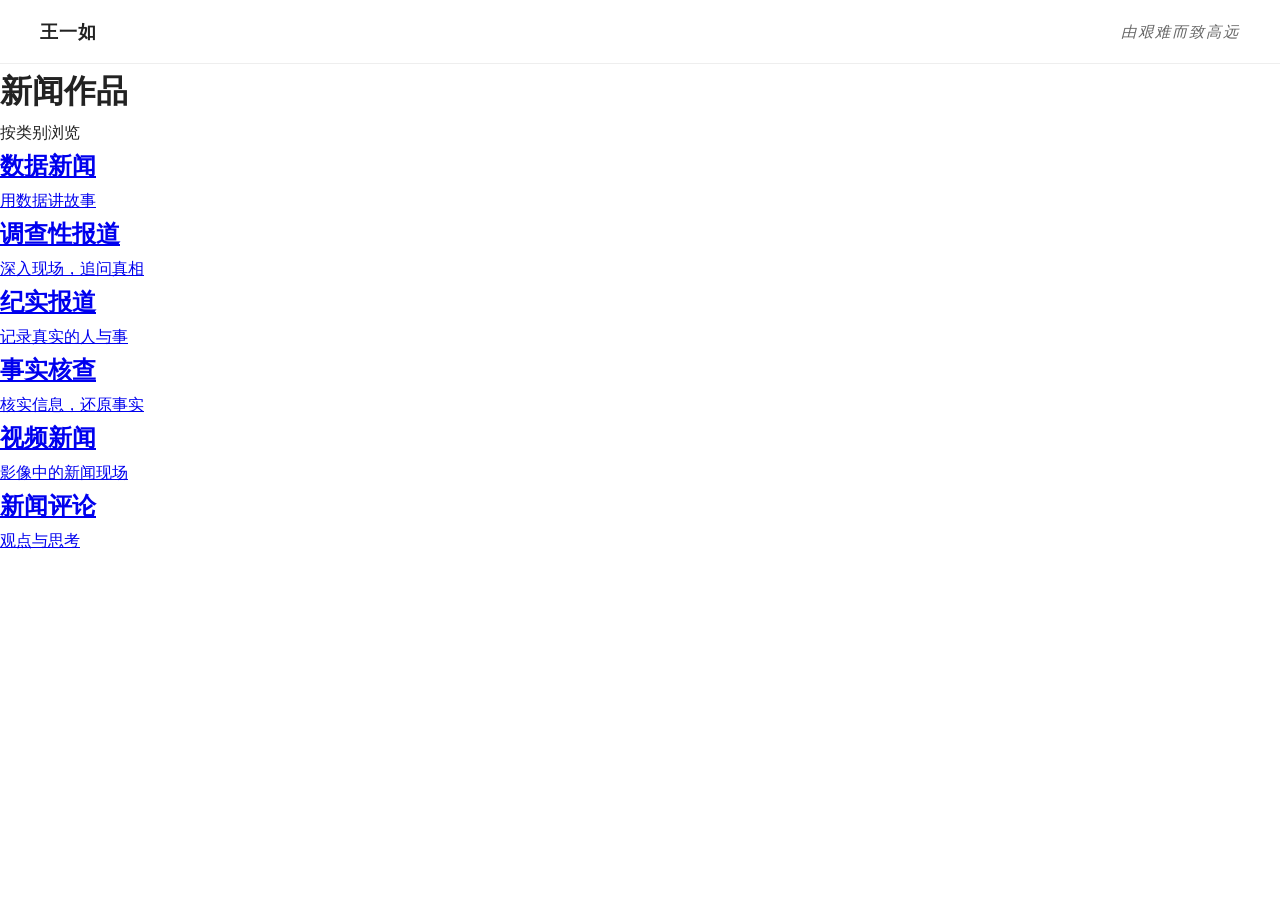
==== news.html @ 1b7fd55e "Create news.html" ====
<!DOCTYPE html>
<html lang="zh-CN">
<head>
  <meta charset="UTF-8">
  <meta name="viewport" content="width=device-width, initial-scale=1.0">
  <title>新闻作品 · 王一如</title>
  <link rel="stylesheet" href="style.css">
</head>
<body>

  <nav class="navbar">
    <div class="nav-brand"><a href="index.html" style="text-decoration:none;color:inherit;">王一如</a></div>
    <p class="nav-motto"><em>由艰难而致高远</em></p>
  </nav>

  <header class="page-header">
    <h1>新闻作品</h1>
    <p>按类别浏览</p>
  </header>

  <main class="category-grid">
    <a class="category-card" href="news/data.html">
      <h2>数据新闻</h2>
      <p>用数据讲故事</p>
    </a>
    <a class="category-card" href="news/investigative.html">
      <h2>调查性报道</h2>
      <p>深入现场，追问真相</p>
    </a>
    <a class="category-card" href="news/documentary.html">
      <h2>纪实报道</h2>
      <p>记录真实的人与事</p>
    </a>
    <a class="category-card" href="news/factcheck.html">
      <h2>事实核查</h2>
      <p>核实信息，还原事实</p>
    </a>
    <a class="category-card" href="news/video.html">
      <h2>视频新闻</h2>
      <p>影像中的新闻现场</p>
    </a>
    <a class="category-card" href="news/commentary.html">
      <h2>新闻评论</h2>
      <p>观点与思考</p>
    </a>
  </main>

</body>
</html>
---- style.css ----
/* ===== 基础重置 ===== */
* {
  margin: 0;
  padding: 0;
  box-sizing: border-box;
}

/* ===== 全站白色背景 ===== */
body {
  background-color: #ffffff;
  color: #222222;
  font-family: -apple-system, BlinkMacSystemFont, "Segoe UI", "PingFang SC",
               "Microsoft YaHei", sans-serif;
  line-height: 1.7;
}

/* ===== 顶部导航栏 ===== */
.navbar {
  position: sticky;          /* 滚动时固定在顶部 */
  top: 0;
  z-index: 100;
  display: flex;
  align-items: center;
  justify-content: space-between;
  padding: 16px 40px;
  background-color: #ffffff;
  border-bottom: 1px solid #eeeeee;
}

.nav-brand {
  font-size: 1.15rem;
  font-weight: 600;
  letter-spacing: 1px;
}

.nav-links {
  list-style: none;          /* 去掉列表圆点 */
  display: flex;             /* 横向排列 */
  gap: 28px;
}

.nav-links a {
  text-decoration: none;     /* 去掉下划线 */
  color: #555555;
  font-size: 0.95rem;
  transition: color 0.2s;
}

.nav-links a:hover {
  color: #111111;
}

/* ===== 基本信息区域 ===== */
.hero {
  text-align: center;
  padding: 80px 24px 60px;
}

.hero h1 {
  font-size: 2rem;
  font-weight: 600;
  margin-bottom: 16px;
}

.hero p {
  color: #777777;
  font-size: 1rem;
}

/* ===== 卡片区域 ===== */
.cards-container {
  max-width: 960px;          /* 限制最大宽度，避免卡片被拉得太宽 */
  margin: 0 auto;            /* 水平居中 */
  padding: 0 24px 80px;
  display: flex;             /* 三张卡片并排 */
  flex-wrap: wrap;           /* 屏幕变窄时自动换行 */
  gap: 24px;
}

.card {
  flex: 1 1 260px;           /* 最小宽度约 260px，可伸缩 */
  background-color: #ffffff;
  border: 1px solid #e8e8e8;
  border-radius: 12px;
  padding: 28px 24px;
  min-height: 200px;
  box-shadow: 0 2px 8px rgba(0, 0, 0, 0.04);
}

.card h2 {
  font-size: 1.15rem;
  font-weight: 600;
  margin-bottom: 16px;
  padding-bottom: 12px;
  border-bottom: 1px solid #f0f0f0;
}

.card-placeholder {
  color: #bbbbbb;
  font-size: 0.9rem;
  padding-top: 24px;
  text-align: center;
}

/* ===== 手机端适配 ===== */
@media (max-width: 600px) {
  .navbar {
    flex-direction: column;
    gap: 12px;
    padding: 16px 20px;
  }

  .nav-links {
    gap: 20px;
  }

  .hero {
    padding: 50px 20px 40px;
  }

  .hero h1 {
    font-size: 1.5rem;
  }
}
.hero a {
  color: #1a5fb4;
  text-decoration: none;
}
.hero a:hover {
  text-decoration: underline;
}
/* 文章独立页面 */
.article-container {
  max-width: 760px;
  margin: 0 auto;
  padding: 60px 24px 80px;
}

.article-container h1 {
  font-size: 1.8rem;
  margin-bottom: 8px;
}

.article-meta {
  color: #888888;
  font-size: 0.9rem;
  margin-bottom: 40px;
}

.article-content p {
  margin-bottom: 1.2em;
  text-align: justify;
}

.article-content h2 {
  font-size: 1.3rem;
  margin: 2em 0 0.8em;
}

.article-content a {
  color: #1a5fb4;
}
.nav-motto {
  font-size: 0.95rem;
  color: #666666;
  letter-spacing: 2px; 
}
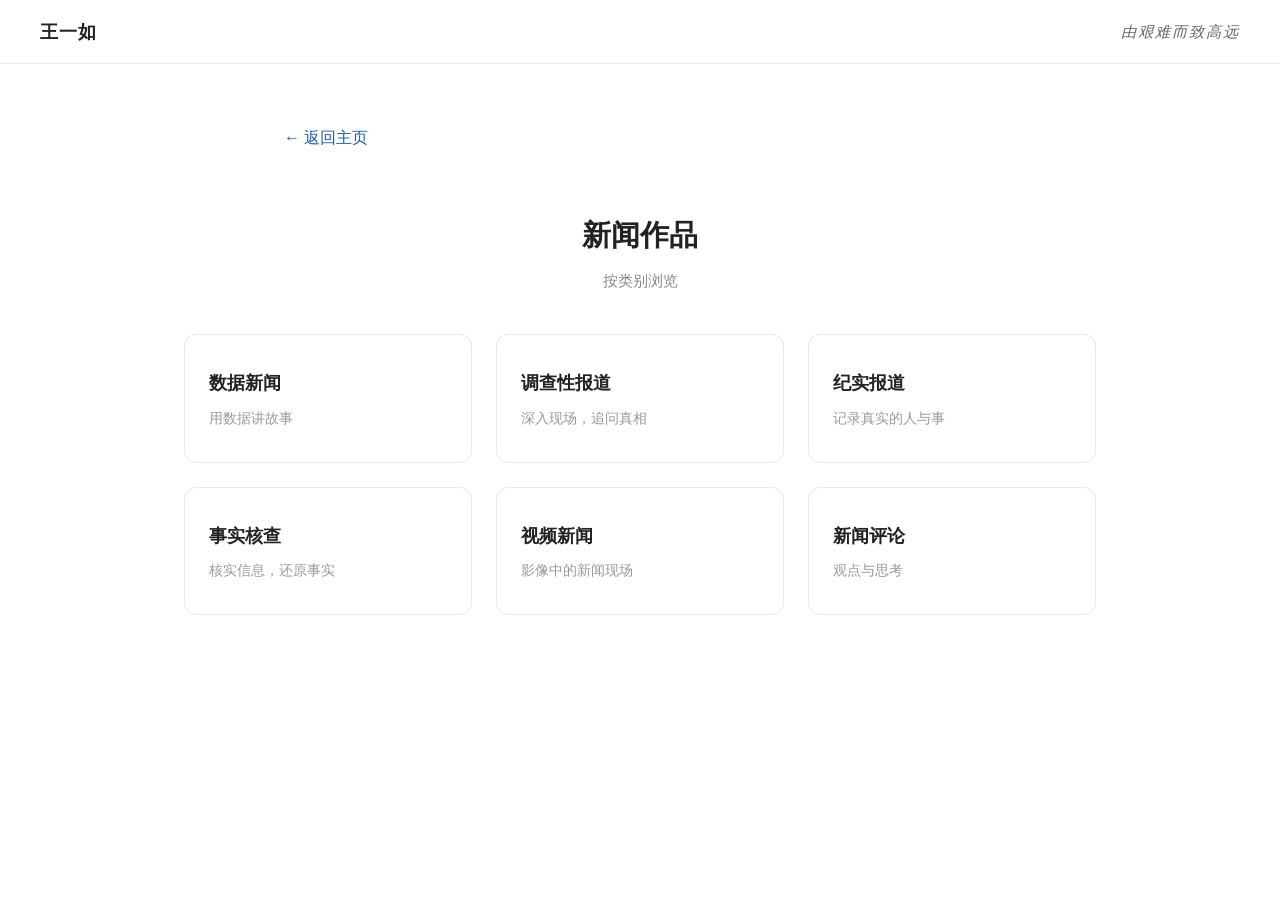
==== commit 4f9502fa: "Update news.html" ====
--- a/news.html
+++ b/news.html
@@ -12,6 +12,10 @@
     <div class="nav-brand"><a href="index.html" style="text-decoration:none;color:inherit;">王一如</a></div>
     <p class="nav-motto"><em>由艰难而致高远</em></p>
   </nav>
+
+    <main class="article-container" style="padding-bottom:0;">
+    <p><a href="index.html" style="color:#1a5fb4;text-decoration:none;">← 返回主页</a></p>
+  </main>
 
   <header class="page-header">
     <h1>新闻作品</h1>
--- a/style.css
+++ b/style.css
@@ -165,3 +165,103 @@
   color: #666666;
   letter-spacing: 2px; 
 }
+/* 二级页面标题 */
+.page-header {
+  text-align: center;
+  padding: 60px 24px 40px;
+}
+
+.page-header h1 {
+  font-size: 1.8rem;
+  margin-bottom: 8px;
+}
+
+.page-header p {
+  color: #888888;
+  font-size: 0.95rem;
+}
+
+/* 分类卡片网格：一行三个 */
+.category-grid {
+  max-width: 960px;
+  margin: 0 auto;
+  padding: 0 24px 80px;
+  display: grid;
+  grid-template-columns: repeat(3, 1fr);
+  gap: 24px;
+}
+
+.category-card {
+  display: block;
+  padding: 32px 24px;
+  border: 1px solid #e8e8e8;
+  border-radius: 12px;
+  text-decoration: none;
+  color: inherit;
+  background-color: #ffffff;
+  transition: box-shadow 0.2s, transform 0.2s;
+}
+
+.category-card:hover {
+  box-shadow: 0 4px 16px rgba(0, 0, 0, 0.08);
+  transform: translateY(-2px);
+}
+
+.category-card h2 {
+  font-size: 1.15rem;
+  font-weight: 600;
+  margin-bottom: 8px;
+}
+
+.category-card p {
+  color: #999999;
+  font-size: 0.85rem;
+}
+
+/* 窄屏时分类卡片变一列 */
+@media (max-width: 720px) {
+  .category-grid {
+    grid-template-columns: 1fr;
+  }
+}
+/* 作品卡片：一行一个长卡片 */
+.work-grid {
+  display: grid;
+  grid-template-columns: 1fr;
+  gap: 16px;
+  margin-top: 32px;
+}
+
+.work-card {
+  display: block;
+  padding: 24px 22px;
+  border: 1px solid #e8e8e8;
+  border-radius: 12px;
+  background-color: #ffffff;
+  text-decoration: none;
+  color: inherit;
+  transition: box-shadow 0.2s, transform 0.2s, border-color 0.2s;
+}
+
+.work-card:hover {
+  box-shadow: 0 4px 16px rgba(0, 0, 0, 0.08);
+  transform: translateY(-2px);
+  border-color: #d0d0d0;
+}
+
+.work-card h3 {
+  font-size: 1.05rem;
+  font-weight: 600;
+  line-height: 1.5;
+  margin-bottom: 12px;
+  color: #1a1a1a;
+}
+
+.work-card:hover h3 {
+  color: #1a5fb4;
+}
+
+.work-card .work-meta {
+  font-size: 0.85rem;
+  color: #999999;
+}
